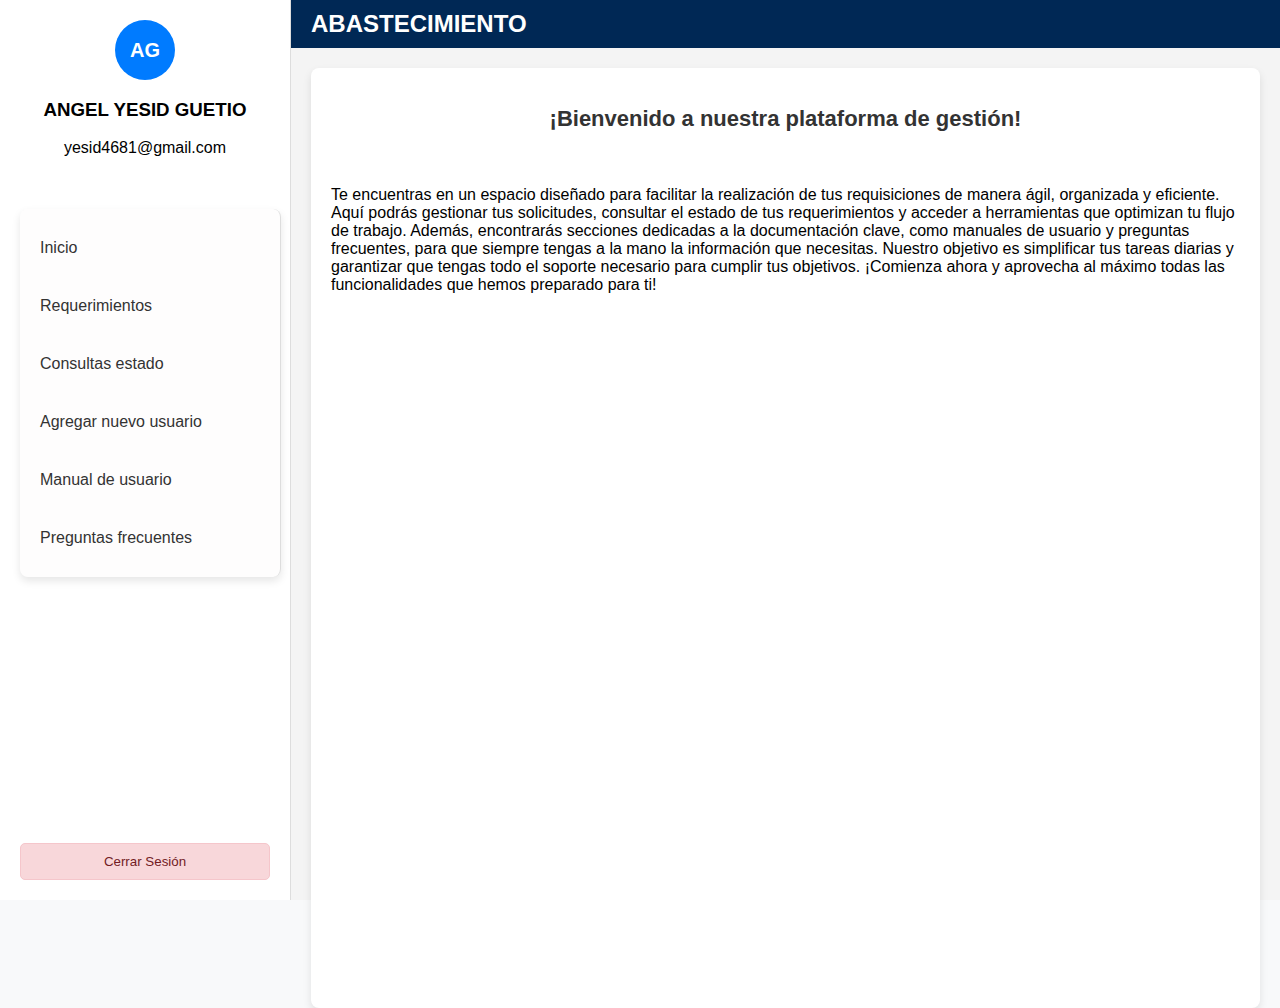
==== home.html @ a15e1eb9 "primira version d ela pagian con login" ====
<!DOCTYPE html>
<html lang="es">
<head>
    <meta charset="UTF-8">
    <meta name="viewport" content="width=device-width, initial-scale=1.0">
    <title>Home</title>
    <link rel="stylesheet" href="css/styles-home.css">
</head>
<body>
    <!-- Sidebar -->
    <div class="sidebar">
        <div class="user-info">
            <div class="profile-picture">AG</div>
            <h3>ANGEL YESID GUETIO</h3>
            <p>yesid4681@gmail.com</p>
        </div>
        <ul class="menu">
            <div class="enlaces">

                <li><a href="home.html">Inicio</a></li>
                <li><a href="#">Requerimientos</a></li>
                <li><a href="#">Consultas estado</a></li>
                <li><a href="registrar-usuario.html">Agregar nuevo usuario</a></li>
                <li><a href="manual-usuario.html">Manual de usuario</a></li>
                <li><a href="#">Preguntas frecuentes</a></li>

            </div>
            
        </ul>
        <button class="logout-btn">Cerrar Sesión</button>
    </div>

    <!-- Main Content -->
    <div class="main-content">
        <!-- Header -->
        <header>
            <div class="logo">
                <span><b>ABASTECIMIENTO</b></span>
            </div>
        </header>

        <!-- Contenido Principal -->
        <div class="content">
            <h2>¡Bienvenido a nuestra plataforma de gestión!</h2><br>
            <p>Te encuentras en un espacio diseñado para facilitar la realización de tus requisiciones de manera ágil, organizada y eficiente. Aquí podrás gestionar tus solicitudes, consultar el estado de tus requerimientos y acceder a herramientas que optimizan tu flujo de trabajo.

                Además, encontrarás secciones dedicadas a la documentación clave, como manuales de usuario y preguntas frecuentes, para que siempre tengas a la mano la información que necesitas. Nuestro objetivo es simplificar tus tareas diarias y garantizar que tengas todo el soporte necesario para cumplir tus objetivos.
                
                ¡Comienza ahora y aprovecha al máximo todas las funcionalidades que hemos preparado para ti!</p>
        </div>
    </div>

    <!-- Script JavaScript para Cerrar Sesión -->
    <script src="script/logout.js"></script>

</body>
</html>
---- css/styles-home.css ----
/* General */
body {
    margin: 0;
    font-family: Arial, sans-serif;
    display: flex;
    height: 100vh;
    background-color: #f8f9fa;
}

/* Sidebar */
.sidebar {
    width: 250px;
    background-color: #fff;
    border-right: 1px solid #ddd;
    display: flex;
    flex-direction: column;
    align-items: center;
    padding: 20px;
}

.user-info {
    text-align: center;
    margin-bottom: 20px;
}

.profile-picture {
    background-color: #007bff;
    color: white;
    border-radius: 50%;
    width: 60px;
    height: 60px;
    display: flex;
    justify-content: center;
    align-items: center;
    font-weight: bold;
    font-size: 20px;
    margin: auto;
}

.sidebar ul {
    list-style: none;
    padding: 0;
    width: 100%;
}

.sidebar ul li {
    margin: 10px 0;
}

.sidebar ul li a {
    text-decoration: none;
    color: #333;
    display: block;
    padding: 10px;
    border-radius: 5px;
    text-align: center;
}

.sidebar ul li a.active,
.sidebar ul li a:hover {
    background-color: #96999c;
    color: white;
}

.logout-btn {
    margin-top: auto;
    background: #f8d7da;
    color: #721c24;
    border: 1px solid #f5c6cb;
    border-radius: 5px;
    padding: 10px 20px;
    cursor: pointer;
    width: 100%;
    text-align: center;
}

.logout-btn:hover {
    background-color: #f1b0b7;
}

/* Header */
header {
    background-color: #002855;
    color: white;
    padding: 10px 20px;
    display: flex;
    justify-content: space-between;
    align-items: center;
}

header .logo span {
    font-size: 24px;
    font-weight: bold;
}

header .tic-logo {
    font-size: 18px;
    font-weight: bold;
}

/* Contenido Principal */
.main-content {
    flex-grow: 1;
    display: flex;
    flex-direction: column;
    background-color: #f4f4f4;
}

.content {
    padding: 20px;
    background-color: #f4f4f4;
    min-height: 100vh;
}

/* Títulos */
h2 {
    margin-bottom: 20px;
    font-size: 24px;
    color: #333;
    text-align: center;
}

/* Header */
header {
    background-color: #002855;
    color: white;
    padding: 10px 20px;
    text-align: center;
    font-size: 24px;
    font-weight: bold;
}

/* Contenido Principal */
.content {
    padding: 20px;
    background-color: #f8f9fa;
}

h2 {
    text-align: center;
    margin-bottom: 20px;
    font-size: 22px;
    color: #333;
}

/* General */
body {
    margin: 0;
    font-family: Arial, sans-serif;
    display: flex;
    background-color: #f8f9fa;
}

.sidebar {
    width: 250px;
    background-color: #fff;
    border-right: 1px solid #ddd;
    padding: 20px;
}

.main-content {
    flex: 1;
    display: flex;
    flex-direction: column;
}

header {
    background-color: #002855;
    color: white;
    padding: 10px 20px;
    font-size: 24px;
    font-weight: bold;
}

/* Contenido Principal */
.content {
    padding: 20px;
    background-color: #fff;
    border-radius: 8px;
    margin: 20px;
    box-shadow: 0 4px 8px rgba(0, 0, 0, 0.1);
}

h2 {
    margin-bottom: 20px;
    font-size: 22px;
    text-align: center;
    color: #333;
}

/* Formulario Horizontal */
.register-form {
    display: flex;
    gap: 10px;
    justify-content: center;
    margin-bottom: 20px;
}

.register-form input,
.register-form select {
    padding: 8px;
    border: 1px solid #ccc;
    border-radius: 4px;
    font-size: 14px;
    width: 150px;
}

.register-form button {
    background-color: #007bff;
    color: white;
    border: none;
    padding: 8px 12px;
    border-radius: 4px;
    cursor: pointer;
    font-weight: bold;
}

.register-form button:hover {
    background-color: #0056b3;
}

/* Tabla de Usuarios */
.user-table {
    width: 100%;
    border-collapse: collapse;
    margin-top: 20px;
}

.user-table thead {
    background-color: #007bff;
    color: white;
}

.user-table th,
.user-table td {
    padding: 10px;
    border: 1px solid #ddd;
    text-align: center;
}

.user-table tr:nth-child(even) {
    background-color: #f8f9fa;
}

.user-table tr:hover {
    background-color: #f1f1f1;
}

/* Botones de Acción */
.edit-btn, .delete-btn {
    padding: 5px 8px;
    margin: 2px;
    border: none;
    color: white;
    border-radius: 4px;
    cursor: pointer;
}

.edit-btn {
    background-color: #28a745;
}

.delete-btn {
    background-color: #dc3545;
}

.edit-btn:hover,
.delete-btn:hover {
    opacity: 0.8;
}

.enlaces {
    width: 240px;
    background-color:rgba(247, 240, 240, 0.1);
    border-right: 1px solid #ddd;
    padding: 10px;
    display: flex;
    flex-direction: column; /* Asegura que los elementos se apilen verticalmente */
    align-items: flex-start; /* Alinea todo el contenido a la izquierda */
    border-radius: 8px;
    box-shadow: 0 4px 8px rgba(0, 0, 0, 0.1);
}
.contento {
  
    flex-direction: column; /* Coloca el contenido en una columna */
    align-items: center; /* Centra el contenido horizontalmente */
    text-align: center; /* Alinea el texto dentro del contenedor */
    background-color: #f8f9fa; /* Fondo opcional para el contenedor */
    height: 300px; /* Altura fija de 300 píxeles */
}
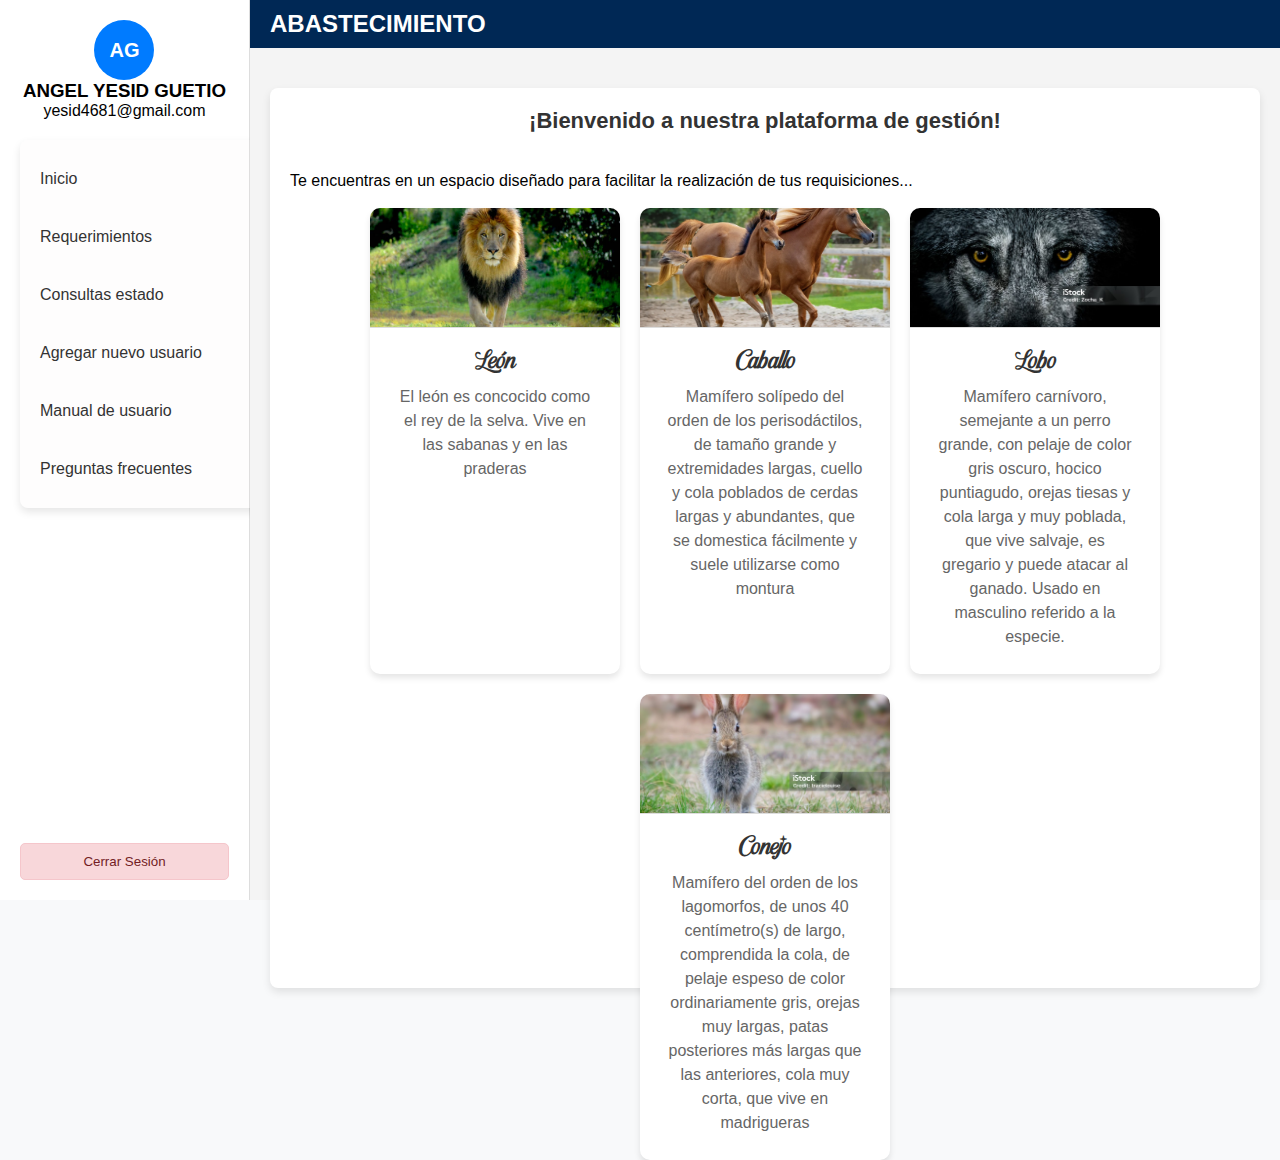
==== commit 2e11a843: "actualizacion de pagina home version 1.1" ====
--- a/home.html
+++ b/home.html
@@ -4,7 +4,9 @@
     <meta charset="UTF-8">
     <meta name="viewport" content="width=device-width, initial-scale=1.0">
     <title>Home</title>
-    <link rel="stylesheet" href="css/styles-home.css">
+    <link rel="stylesheet" href="css/styles-home.css"> <!-- Enlace al CSS General -->
+    <link rel="stylesheet" href="css/slider.css"> <!-- Enlace al CSS del slider -->
+    <link rel="stylesheet" href="css/style.css"> <!-- Enlace al CSS del slider -->
 </head>
 <body>
     <!-- Sidebar -->
@@ -16,42 +18,67 @@
         </div>
         <ul class="menu">
             <div class="enlaces">
-
                 <li><a href="home.html">Inicio</a></li>
                 <li><a href="#">Requerimientos</a></li>
                 <li><a href="#">Consultas estado</a></li>
                 <li><a href="registrar-usuario.html">Agregar nuevo usuario</a></li>
                 <li><a href="manual-usuario.html">Manual de usuario</a></li>
                 <li><a href="#">Preguntas frecuentes</a></li>
-
             </div>
-            
         </ul>
         <button class="logout-btn">Cerrar Sesión</button>
     </div>
 
-    <!-- Main Content -->
+    <!-- Contenido Principal -->
     <div class="main-content">
-        <!-- Header -->
         <header>
             <div class="logo">
                 <span><b>ABASTECIMIENTO</b></span>
             </div>
         </header>
 
-        <!-- Contenido Principal -->
         <div class="content">
             <h2>¡Bienvenido a nuestra plataforma de gestión!</h2><br>
-            <p>Te encuentras en un espacio diseñado para facilitar la realización de tus requisiciones de manera ágil, organizada y eficiente. Aquí podrás gestionar tus solicitudes, consultar el estado de tus requerimientos y acceder a herramientas que optimizan tu flujo de trabajo.
-
-                Además, encontrarás secciones dedicadas a la documentación clave, como manuales de usuario y preguntas frecuentes, para que siempre tengas a la mano la información que necesitas. Nuestro objetivo es simplificar tus tareas diarias y garantizar que tengas todo el soporte necesario para cumplir tus objetivos.
-                
-                ¡Comienza ahora y aprovecha al máximo todas las funcionalidades que hemos preparado para ti!</p>
-        </div>
-    </div>
-
-    <!-- Script JavaScript para Cerrar Sesión -->
+            <p>Te encuentras en un espacio diseñado para facilitar la realización de tus requisiciones...</p><br>
+            <div>
+               
+            </header>
+            <section>
+                <div class="card-container">
+                    <div class="card">
+                        <img src="img/leon.jpg" alt="">
+                        <div class="card-content">
+                            <h2>León</h2>
+                            <p>El león es concocido como el rey de la selva. Vive en las sabanas y en las praderas</p>
+                        </div>
+                    </div>
+                    <div class="card">
+                        <img src="img/caballo.jpg" alt="">
+                        <div class="card-content">
+                            <h2>Caballo</h2>
+                            <p>Mamífero solípedo del orden de los perisodáctilos, de tamaño grande y extremidades largas, cuello y cola poblados de cerdas largas y abundantes, que se domestica fácilmente y suele utilizarse como montura </p>
+                        </div>
+                    </div>
+                    <div class="card">
+                        <img src="img/lobo.jpg" alt="">
+                        <div class="card-content">
+                            <h2>Lobo</h2>
+                            <p>Mamífero carnívoro, semejante a un perro grande, con pelaje de color gris oscuro, hocico puntiagudo, orejas tiesas y cola larga y muy poblada, que vive salvaje, es gregario y puede atacar al ganado. Usado en masculino referido a la especie.</p>
+                        </div>
+                    </div>
+                    <div class="card">
+                        <img src="img/nocoje.jpg" alt="">
+                        <div class="card-content">
+                            <h2>Conejo</h2>
+                            <p>Mamífero del orden de los lagomorfos, de unos 40 centímetro(s) de largo, comprendida la cola, de pelaje espeso de color ordinariamente gris, orejas muy largas, patas posteriores más largas que las anteriores, cola muy corta, que vive en madrigueras</p>
+                        </div>
+                    </div>
+                </div>
+            </section>
+            </div>
+            
+    <!-- Scripts -->
     <script src="script/logout.js"></script>
-
+    <script src="script/slider.js"></script> <!-- Script del slider -->
 </body>
 </html>
--- a/css/style.css
+++ b/css/style.css
@@ -0,0 +1,90 @@
+@font-face {
+    font-family: fuente1;
+    src: url('../font/miletra.otf');
+}
+@font-face {
+    font-family: fuente2;
+    src: url('../font/pesos.otf');
+}
+* {
+    margin: 0;
+    padding: 0;
+    box-sizing: border-box;
+}
+
+header {
+    margin-bottom: 20px;
+}
+header h1 {
+    font-size: 2rem;
+    color: #444;
+    font-family: fuente1, arial, sans-serif;
+    margin: 0;
+    text-align: center;
+}
+.card-container {
+    display: flex;
+    flex-wrap: wrap;
+    justify-content: center;
+    gap: 20px;
+}
+.card {
+    background-color: #fff;
+    border-radius: 10px;
+    box-shadow: 0 4px 6px rgba(0, 0, 0, 0.1);
+    width: 250px;
+    overflow: hidden;
+    transition: transform 0.3s, box-shadow 0.3s, background-color 0.3s; /* Transiciones suaves */
+}
+.card img {
+    width: 100%;
+    height: 120px;
+    object-fit: cover;
+    border-bottom: 1px solid #ddd;
+}
+.card h2 {
+    font-size: 1.5rem;
+    margin: 10px;
+}
+.card p {
+    font-size: 1rem;
+    margin: 10px;
+    color: #666;
+}
+.card-content {
+    padding: 15px;
+    text-align: center;
+}
+.card-content h2 {
+    font-size: 1.5rem;
+    color: #333;
+    margin-bottom: 10px;
+    font-family: fuente2;
+    text-align: center;
+    margin: 0;
+}
+.card-content p {
+    font-size: 1rem;
+    color: #666;
+    line-height: 1.5rem;
+}
+/* Efecto al pasar el mouse por encima de la carta */
+.card:hover {
+    transform: translateY(-10px);
+    box-shadow: 0 8px 15px rgba(0, 0, 0, 0.2);
+    background-color: #ffe6e6; /* Cambia a color rojo claro */
+}
+
+/* Efectos de color específicos para cada carta */
+.card:nth-child(1):hover {
+    background-color: #ffcccb; /* Color para León */
+}
+.card:nth-child(2):hover {
+    background-color: #ccffcc; /* Color para Caballo */
+}
+.card:nth-child(3):hover {
+    background-color: #cce7ff; /* Color para Lobo */
+}
+.card:nth-child(4):hover {
+    background-color: #fff5cc; /* Color para Conejo */
+}
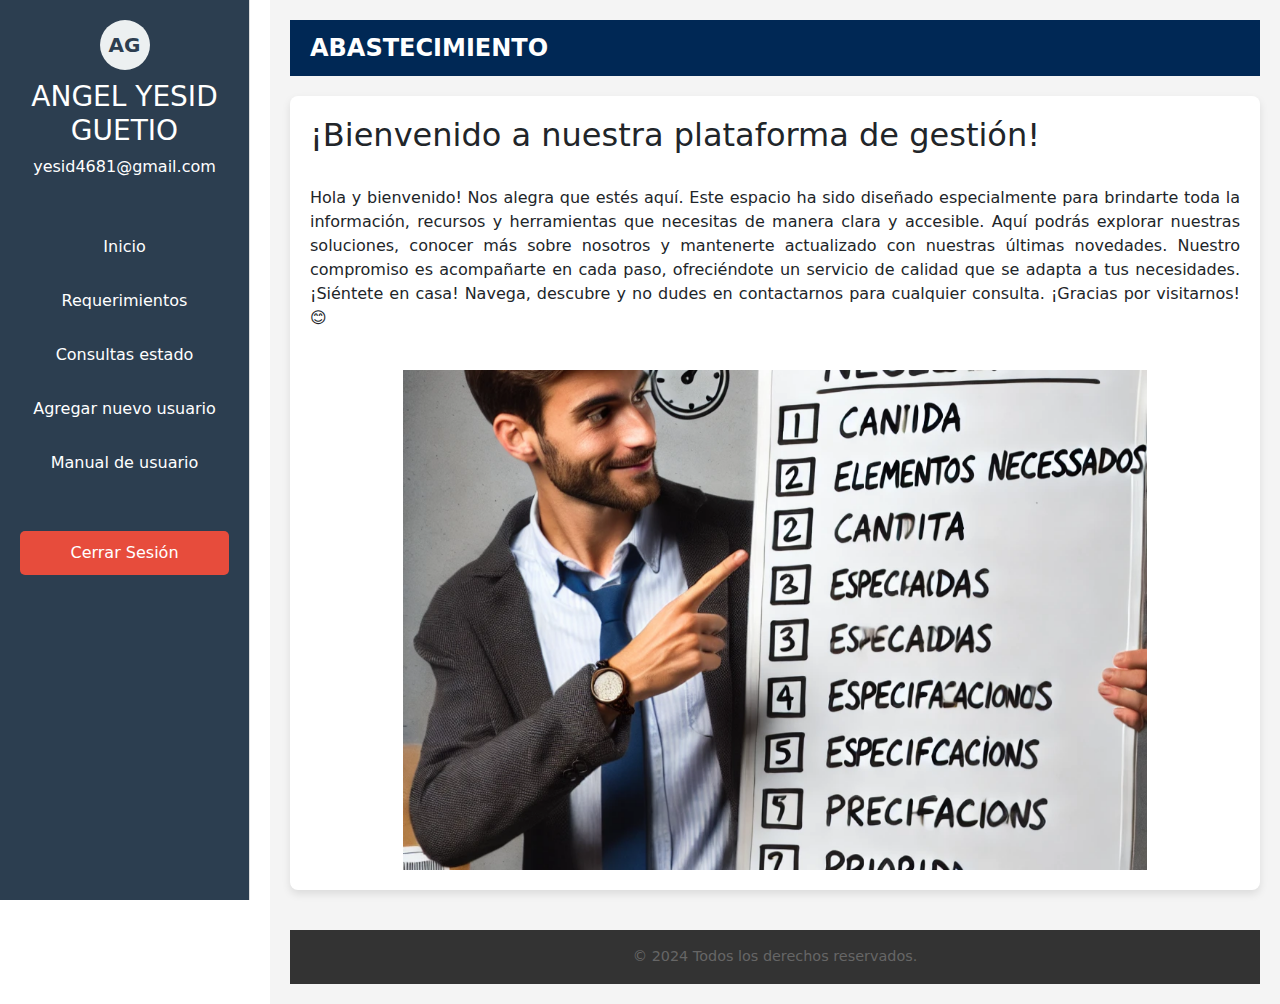
==== commit b31b19c6: "actualizacion ultima version" ====
--- a/home.html
+++ b/home.html
@@ -1,84 +1,82 @@
-<!DOCTYPE html>
-<html lang="es">
-<head>
-    <meta charset="UTF-8">
-    <meta name="viewport" content="width=device-width, initial-scale=1.0">
-    <title>Home</title>
-    <link rel="stylesheet" href="css/styles-home.css"> <!-- Enlace al CSS General -->
-    <link rel="stylesheet" href="css/slider.css"> <!-- Enlace al CSS del slider -->
-    <link rel="stylesheet" href="css/style.css"> <!-- Enlace al CSS del slider -->
-</head>
-<body>
-    <!-- Sidebar -->
-    <div class="sidebar">
-        <div class="user-info">
-            <div class="profile-picture">AG</div>
-            <h3>ANGEL YESID GUETIO</h3>
-            <p>yesid4681@gmail.com</p>
-        </div>
-        <ul class="menu">
-            <div class="enlaces">
-                <li><a href="home.html">Inicio</a></li>
-                <li><a href="#">Requerimientos</a></li>
-                <li><a href="#">Consultas estado</a></li>
-                <li><a href="registrar-usuario.html">Agregar nuevo usuario</a></li>
-                <li><a href="manual-usuario.html">Manual de usuario</a></li>
-                <li><a href="#">Preguntas frecuentes</a></li>
-            </div>
-        </ul>
-        <button class="logout-btn">Cerrar Sesión</button>
-    </div>
-
-    <!-- Contenido Principal -->
-    <div class="main-content">
-        <header>
-            <div class="logo">
-                <span><b>ABASTECIMIENTO</b></span>
-            </div>
-        </header>
-
-        <div class="content">
-            <h2>¡Bienvenido a nuestra plataforma de gestión!</h2><br>
-            <p>Te encuentras en un espacio diseñado para facilitar la realización de tus requisiciones...</p><br>
-            <div>
-               
-            </header>
-            <section>
-                <div class="card-container">
-                    <div class="card">
-                        <img src="img/leon.jpg" alt="">
-                        <div class="card-content">
-                            <h2>León</h2>
-                            <p>El león es concocido como el rey de la selva. Vive en las sabanas y en las praderas</p>
-                        </div>
-                    </div>
-                    <div class="card">
-                        <img src="img/caballo.jpg" alt="">
-                        <div class="card-content">
-                            <h2>Caballo</h2>
-                            <p>Mamífero solípedo del orden de los perisodáctilos, de tamaño grande y extremidades largas, cuello y cola poblados de cerdas largas y abundantes, que se domestica fácilmente y suele utilizarse como montura </p>
-                        </div>
-                    </div>
-                    <div class="card">
-                        <img src="img/lobo.jpg" alt="">
-                        <div class="card-content">
-                            <h2>Lobo</h2>
-                            <p>Mamífero carnívoro, semejante a un perro grande, con pelaje de color gris oscuro, hocico puntiagudo, orejas tiesas y cola larga y muy poblada, que vive salvaje, es gregario y puede atacar al ganado. Usado en masculino referido a la especie.</p>
-                        </div>
-                    </div>
-                    <div class="card">
-                        <img src="img/nocoje.jpg" alt="">
-                        <div class="card-content">
-                            <h2>Conejo</h2>
-                            <p>Mamífero del orden de los lagomorfos, de unos 40 centímetro(s) de largo, comprendida la cola, de pelaje espeso de color ordinariamente gris, orejas muy largas, patas posteriores más largas que las anteriores, cola muy corta, que vive en madrigueras</p>
-                        </div>
-                    </div>
-                </div>
-            </section>
-            </div>
-            
-    <!-- Scripts -->
-    <script src="script/logout.js"></script>
-    <script src="script/slider.js"></script> <!-- Script del slider -->
-</body>
-</html>
+<!DOCTYPE html>
+<html lang="es">
+<head>
+    <meta charset="UTF-8">
+    <meta name="viewport" content="width=device-width, initial-scale=1.0">
+    <title>Home</title>
+    <link rel="stylesheet" href="css/styles-home.css" type="text/css"> <!-- Enlace al CSS General -->
+    <link rel="stylesheet" href="css/style.css" type="text/css"> <!-- Enlace al CSS del slider -->
+    <link href="https://cdn.jsdelivr.net/npm/bootstrap@5.3.3/dist/css/bootstrap.min.css" rel="stylesheet">
+</head>
+<body>
+    <!-- Sidebar -->
+    <div class="sidebar">
+        <div class="user-info">
+            <div class="profile-picture">AG</div>
+            <h3>ANGEL YESID GUETIO</h3>
+            <p>yesid4681@gmail.com</p>
+        </div>
+        <ul class="menu">
+            <div class="enlaces">
+                <li><a href="home.html">Inicio</a></li>
+                <li><a href="requisiciones.html">Requerimientos</a></li>
+                <li><a href="formulario.html">Consultas estado</a></li>
+                <li><a href="registrar-usuario.html">Agregar nuevo usuario</a></li>
+                <li><a href="manual-usuario.html">Manual de usuario</a></li>
+            </div>
+        </ul>
+        <button class="logout-btn">Cerrar Sesión</button>
+    </div>
+
+    <!-- Contenido Principal -->
+    <div class="main-content">
+        <header>
+            <div class="logo">
+                <span><b>ABASTECIMIENTO</b></span>
+            </div>
+        </header>
+
+        <div class="content">
+            <h2>¡Bienvenido a nuestra plataforma de gestión!</h2><br>
+            <p>Hola y bienvenido! Nos alegra que estés aquí. Este espacio ha sido diseñado especialmente para brindarte toda la información, recursos y herramientas que necesitas de manera clara y accesible. Aquí podrás explorar nuestras soluciones, conocer más sobre nosotros y mantenerte actualizado con nuestras últimas novedades.
+
+                Nuestro compromiso es acompañarte en cada paso, ofreciéndote un servicio de calidad que se adapta a tus necesidades. ¡Siéntete en casa! Navega, descubre y no dudes en contactarnos para cualquier consulta.
+                
+                ¡Gracias por visitarnos! 😊</p><br>
+            <section>
+                <div id="carouselExample" class="carousel slide" data-bs-ride="carousel" data-bs-interval="3000">
+                    <div class="carousel-inner">
+                        <div class="carousel-item active">
+                            <img src="img/image1.jpg" class="d-block w-100" alt="...">
+                        </div>
+                        <div class="carousel-item">
+                            <img src="img/image2.jpg" class="d-block w-100" alt="...">
+                        </div>
+                        <div class="carousel-item">
+                            <img src="img/image3.jpg" class="d-block w-100" alt="...">
+                        </div>
+                    </div>
+                    <button class="carousel-control-prev" type="button" data-bs-target="#carouselExample" data-bs-slide="prev">
+                        <span class="carousel-control-prev-icon" aria-hidden="true"></span>
+                        <span class="visually-hidden">Previous</span>
+                    </button>
+                    <button class="carousel-control-next" type="button" data-bs-target="#carouselExample" data-bs-slide="next">
+                        <span class="carousel-control-next-icon" aria-hidden="true"></span>
+                        <span class="visually-hidden">Next</span>
+                    </button>
+                </div>
+            </section>
+        </div>
+
+        <footer>
+            <p>&copy; 2024  Todos los derechos reservados.</p>
+        </footer>
+    </div>
+    
+    <!-- Scripts -->
+    <script src="script/logout.js"></script>
+    <script src="script/slider.js"></script> <!-- Script del slider -->
+    <script src="https://cdn.jsdelivr.net/npm/bootstrap@5.3.3/dist/js/bootstrap.bundle.min.js"></script>
+</body>
+</html>
+
--- a/css/styles-home.css
+++ b/css/styles-home.css
@@ -1,291 +1,336 @@
-/* General */
-body {
-    margin: 0;
-    font-family: Arial, sans-serif;
-    display: flex;
-    height: 100vh;
-    background-color: #f8f9fa;
-}
-
-/* Sidebar */
-.sidebar {
-    width: 250px;
-    background-color: #fff;
-    border-right: 1px solid #ddd;
-    display: flex;
-    flex-direction: column;
-    align-items: center;
-    padding: 20px;
-}
-
-.user-info {
-    text-align: center;
-    margin-bottom: 20px;
-}
-
-.profile-picture {
-    background-color: #007bff;
-    color: white;
-    border-radius: 50%;
-    width: 60px;
-    height: 60px;
-    display: flex;
-    justify-content: center;
-    align-items: center;
-    font-weight: bold;
-    font-size: 20px;
-    margin: auto;
-}
-
-.sidebar ul {
-    list-style: none;
-    padding: 0;
-    width: 100%;
-}
-
-.sidebar ul li {
-    margin: 10px 0;
-}
-
-.sidebar ul li a {
-    text-decoration: none;
-    color: #333;
-    display: block;
-    padding: 10px;
-    border-radius: 5px;
-    text-align: center;
-}
-
-.sidebar ul li a.active,
-.sidebar ul li a:hover {
-    background-color: #96999c;
-    color: white;
-}
-
-.logout-btn {
-    margin-top: auto;
-    background: #f8d7da;
-    color: #721c24;
-    border: 1px solid #f5c6cb;
-    border-radius: 5px;
-    padding: 10px 20px;
-    cursor: pointer;
-    width: 100%;
-    text-align: center;
-}
-
-.logout-btn:hover {
-    background-color: #f1b0b7;
-}
-
-/* Header */
-header {
-    background-color: #002855;
-    color: white;
-    padding: 10px 20px;
-    display: flex;
-    justify-content: space-between;
-    align-items: center;
-}
-
-header .logo span {
-    font-size: 24px;
-    font-weight: bold;
-}
-
-header .tic-logo {
-    font-size: 18px;
-    font-weight: bold;
-}
-
-/* Contenido Principal */
-.main-content {
-    flex-grow: 1;
-    display: flex;
-    flex-direction: column;
-    background-color: #f4f4f4;
-}
-
-.content {
-    padding: 20px;
-    background-color: #f4f4f4;
-    min-height: 100vh;
-}
-
-/* Títulos */
-h2 {
-    margin-bottom: 20px;
-    font-size: 24px;
-    color: #333;
-    text-align: center;
-}
-
-/* Header */
-header {
-    background-color: #002855;
-    color: white;
-    padding: 10px 20px;
-    text-align: center;
-    font-size: 24px;
-    font-weight: bold;
-}
-
-/* Contenido Principal */
-.content {
-    padding: 20px;
-    background-color: #f8f9fa;
-}
-
-h2 {
-    text-align: center;
-    margin-bottom: 20px;
-    font-size: 22px;
-    color: #333;
-}
-
-/* General */
-body {
-    margin: 0;
-    font-family: Arial, sans-serif;
-    display: flex;
-    background-color: #f8f9fa;
-}
-
-.sidebar {
-    width: 250px;
-    background-color: #fff;
-    border-right: 1px solid #ddd;
-    padding: 20px;
-}
-
-.main-content {
-    flex: 1;
-    display: flex;
-    flex-direction: column;
-}
-
-header {
-    background-color: #002855;
-    color: white;
-    padding: 10px 20px;
-    font-size: 24px;
-    font-weight: bold;
-}
-
-/* Contenido Principal */
-.content {
-    padding: 20px;
-    background-color: #fff;
-    border-radius: 8px;
-    margin: 20px;
-    box-shadow: 0 4px 8px rgba(0, 0, 0, 0.1);
-}
-
-h2 {
-    margin-bottom: 20px;
-    font-size: 22px;
-    text-align: center;
-    color: #333;
-}
-
-/* Formulario Horizontal */
-.register-form {
-    display: flex;
-    gap: 10px;
-    justify-content: center;
-    margin-bottom: 20px;
-}
-
-.register-form input,
-.register-form select {
-    padding: 8px;
-    border: 1px solid #ccc;
-    border-radius: 4px;
-    font-size: 14px;
-    width: 150px;
-}
-
-.register-form button {
-    background-color: #007bff;
-    color: white;
-    border: none;
-    padding: 8px 12px;
-    border-radius: 4px;
-    cursor: pointer;
-    font-weight: bold;
-}
-
-.register-form button:hover {
-    background-color: #0056b3;
-}
-
-/* Tabla de Usuarios */
-.user-table {
-    width: 100%;
-    border-collapse: collapse;
-    margin-top: 20px;
-}
-
-.user-table thead {
-    background-color: #007bff;
-    color: white;
-}
-
-.user-table th,
-.user-table td {
-    padding: 10px;
-    border: 1px solid #ddd;
-    text-align: center;
-}
-
-.user-table tr:nth-child(even) {
-    background-color: #f8f9fa;
-}
-
-.user-table tr:hover {
-    background-color: #f1f1f1;
-}
-
-/* Botones de Acción */
-.edit-btn, .delete-btn {
-    padding: 5px 8px;
-    margin: 2px;
-    border: none;
-    color: white;
-    border-radius: 4px;
-    cursor: pointer;
-}
-
-.edit-btn {
-    background-color: #28a745;
-}
-
-.delete-btn {
-    background-color: #dc3545;
-}
-
-.edit-btn:hover,
-.delete-btn:hover {
-    opacity: 0.8;
-}
-
-.enlaces {
-    width: 240px;
-    background-color:rgba(247, 240, 240, 0.1);
-    border-right: 1px solid #ddd;
-    padding: 10px;
-    display: flex;
-    flex-direction: column; /* Asegura que los elementos se apilen verticalmente */
-    align-items: flex-start; /* Alinea todo el contenido a la izquierda */
-    border-radius: 8px;
-    box-shadow: 0 4px 8px rgba(0, 0, 0, 0.1);
-}
-.contento {
-  
-    flex-direction: column; /* Coloca el contenido en una columna */
-    align-items: center; /* Centra el contenido horizontalmente */
-    text-align: center; /* Alinea el texto dentro del contenedor */
-    background-color: #f8f9fa; /* Fondo opcional para el contenedor */
-    height: 300px; /* Altura fija de 300 píxeles */
-}
-
+/* General */
+body {
+    margin: 0;
+    font-family: Arial, sans-serif;
+    display: flex; /* Flexbox para alinear sidebar y contenido principal */
+    min-height: 100vh; /* Altura mínima para cubrir toda la pantalla */
+    background-color: #f8f9fa;
+    flex-direction: column; /* Flex en columna para pantallas pequeñas */
+}
+
+/* Sidebar */
+.sidebar {
+    width: 250px; /* Ancho fijo */
+    background-color: #fff;
+    border-right: 1px solid #ddd;
+    display: flex;
+    flex-direction: column;
+    align-items: center;
+    padding: 20px;
+    box-sizing: border-box;
+    height: 100vh;
+    position: fixed; /* Fija la barra lateral */
+    top: 0;
+    left: 0;
+    overflow-y: auto; /* Scroll si el contenido es más grande */
+}
+
+.user-info {
+    text-align: center;
+    margin-bottom: 20px;
+}
+
+.profile-picture {
+    background-color: #007bff;
+    color: white;
+    border-radius: 50%;
+    width: 60px;
+    height: 60px;
+    display: flex;
+    justify-content: center;
+    align-items: center;
+    font-weight: bold;
+    font-size: 20px;
+    margin: auto;
+}
+
+.sidebar ul {
+    list-style: none;
+    padding: 0;
+    width: 100%;
+}
+
+.sidebar ul li {
+    margin: 10px 0;
+}
+
+.sidebar ul li a {
+    text-decoration: none;
+    color: #333;
+    display: block;
+    padding: 10px;
+    border-radius: 5px;
+    text-align: center;
+}
+
+.sidebar ul li a.active,
+.sidebar ul li a:hover {
+    background-color: #96999c;
+    color: white;
+}
+
+.logout-btn {
+    margin-top: auto;
+    background: #f8d7da;
+    color: #721c24;
+    border: 1px solid #f5c6cb;
+    border-radius: 5px;
+    padding: 10px 20px;
+    cursor: pointer;
+    width: 100%;
+    text-align: center;
+}
+
+.logout-btn:hover {
+    background-color: #f1b0b7;
+}
+
+/* Header */
+header {
+    background-color: #002855;
+    color: white;
+    padding: 10px 20px;
+    display: flex;
+    justify-content: space-between;
+    align-items: center;
+    width: 100%;
+    box-sizing: border-box;
+}
+
+header .logo span {
+    font-size: 24px;
+    font-weight: bold;
+}
+
+/* Contenido Principal */
+.main-content {
+    flex: 1;
+    display: flex;
+    flex-direction: column;
+    margin-left: 270px; /* Compensa el ancho de la sidebar */
+    background-color: #f4f4f4;
+    padding: 20px;
+    box-sizing: border-box;
+}
+
+.content {
+    background-color: #fff;
+    border-radius: 8px;
+    margin: 20px 0;
+    box-shadow: 0 4px 8px rgba(0, 0, 0, 0.1);
+    padding: 20px;
+    text-align: justify;
+}
+
+/* Formulario de Registro */
+.register-form {
+    display: flex;
+    flex-wrap: wrap;
+    gap: 15px;
+    justify-content: center;
+    margin-top: 20px;
+    padding: 20px;
+    background-color: #fff;
+    border: 1px solid #ddd;
+    border-radius: 8px;
+    box-shadow: 0 4px 6px rgba(0, 0, 0, 0.1);
+    width: 100%;
+    max-width: 600px;
+    margin-left: auto;
+    margin-right: auto;
+}
+
+.register-form input,
+.register-form select {
+    flex: 1 1 calc(50% - 15px); /* Permite que ocupen la mitad del ancho disponible */
+    padding: 10px;
+    border: 1px solid #ccc;
+    border-radius: 5px;
+    font-size: 16px;
+    box-sizing: border-box;
+    margin-bottom: 15px;
+}
+
+.register-btn {
+    flex: 1 1 100%; /* Ocupa el ancho completo en una nueva fila */
+    padding: 12px;
+    background-color: #007bff;
+    color: #fff;
+    border: none;
+    border-radius: 5px;
+    font-size: 16px;
+    cursor: pointer;
+    font-weight: bold;
+    transition: background-color 0.3s ease;
+}
+
+.register-btn:hover {
+    background-color: #0056b3;
+}
+
+/* Tabla de Usuarios */
+.user-table {
+    width: 100%;
+    border-collapse: collapse;
+    margin-top: 20px;
+}
+
+.user-table thead {
+    background-color: #007bff;
+    color: white;
+}
+
+.user-table th,
+.user-table td {
+    padding: 10px;
+    border: 1px solid #ddd;
+    text-align: center;
+}
+
+.user-table tr:nth-child(even) {
+    background-color: #f8f9fa;
+}
+
+.user-table tr:hover {
+    background-color: #f1f1f1;
+}
+
+/* Botones de Acción */
+.edit-btn, .delete-btn {
+    padding: 5px 8px;
+    margin: 2px;
+    border: none;
+    color: white;
+    border-radius: 4px;
+    cursor: pointer;
+}
+
+.edit-btn {
+    background-color: #28a745;
+}
+
+.delete-btn {
+    background-color: #dc3545;
+}
+
+.edit-btn:hover,
+.delete-btn:hover {
+    opacity: 0.8;
+}
+
+/* Footer */
+footer {
+    text-align: center;
+    background: #333;
+    color: white;
+    padding: 1rem;
+    margin-top: auto;
+}
+
+/* Media Queries para Responsividad */
+@media (max-width: 768px) {
+    .register-form input,
+    .register-form select {
+        flex: 1 1 100%; /* Ocupa el ancho completo en pantallas pequeñas */
+    }
+    .sidebar {
+        width: 100%;
+        height: auto;
+        position: relative;
+        border-right: none;
+        border-bottom: 1px solid #ddd;
+    }
+    .main-content {
+        margin-left: 0;
+        padding: 10px;
+    }
+}
+
+@media (max-width: 480px) {
+    header .logo span {
+        font-size: 18px;
+    }
+    .content {
+        padding: 10px;
+    }
+    .user-table th, .user-table td {
+        font-size: 12px;
+        padding: 5px;
+    }
+}
+
+/* Contenedor principal */
+.form-container {
+    width: 90%; /* Ancho relativo */
+    max-width: 800px; /* Ancho máximo */
+    margin: 20px auto; /* Centrar horizontalmente */
+    padding: 20px;
+    background-color: #fff;
+    border-radius: 8px;
+    box-shadow: 0 4px 8px rgba(0, 0, 0, 0.1); /* Sombra para resaltar */
+    display: flex;
+    flex-direction: column;
+    align-items: center; /* Centrar contenido horizontalmente */
+}
+
+/* Título del formulario */
+.form-container h2 {
+    text-align: center;
+    color: #333;
+    margin-bottom: 20px;
+    font-size: 24px;
+}
+
+/* Filas del formulario */
+.form-row {
+    width: 100%;
+    margin-bottom: 15px;
+    display: flex;
+    flex-direction: column;
+}
+
+/* Etiquetas */
+.form-row label {
+    font-weight: bold;
+    margin-bottom: 5px;
+    color: #555;
+}
+
+/* Campos de texto y select */
+.form-row input,
+.form-row select,
+.form-row textarea {
+    width: 100%;
+    padding: 10px;
+    border: 1px solid #ccc;
+    border-radius: 5px;
+    font-size: 16px;
+    box-sizing: border-box;
+}
+
+/* Botón de envío */
+.form-row button {
+    width: 100%;
+    padding: 12px;
+    background-color: #007bff;
+    color: white;
+    border: none;
+    border-radius: 5px;
+    font-size: 16px;
+    cursor: pointer;
+    font-weight: bold;
+    transition: background-color 0.3s ease;
+}
+
+.form-row button:hover {
+    background-color: #0056b3;
+}
+
+/* Responsivo */
+@media (max-width: 768px) {
+    .form-container {
+        width: 95%; /* Reduce el ancho en pantallas pequeñas */
+    }
+}
+
+
--- a/css/style.css
+++ b/css/style.css
@@ -1,90 +1,274 @@
-@font-face {
-    font-family: fuente1;
-    src: url('../font/miletra.otf');
-}
-@font-face {
-    font-family: fuente2;
-    src: url('../font/pesos.otf');
-}
-* {
-    margin: 0;
-    padding: 0;
-    box-sizing: border-box;
-}
-
-header {
-    margin-bottom: 20px;
-}
-header h1 {
-    font-size: 2rem;
-    color: #444;
-    font-family: fuente1, arial, sans-serif;
-    margin: 0;
-    text-align: center;
-}
-.card-container {
-    display: flex;
-    flex-wrap: wrap;
-    justify-content: center;
-    gap: 20px;
-}
-.card {
-    background-color: #fff;
-    border-radius: 10px;
-    box-shadow: 0 4px 6px rgba(0, 0, 0, 0.1);
-    width: 250px;
-    overflow: hidden;
-    transition: transform 0.3s, box-shadow 0.3s, background-color 0.3s; /* Transiciones suaves */
-}
-.card img {
-    width: 100%;
-    height: 120px;
-    object-fit: cover;
-    border-bottom: 1px solid #ddd;
-}
-.card h2 {
-    font-size: 1.5rem;
-    margin: 10px;
-}
-.card p {
-    font-size: 1rem;
-    margin: 10px;
-    color: #666;
-}
-.card-content {
-    padding: 15px;
-    text-align: center;
-}
-.card-content h2 {
-    font-size: 1.5rem;
-    color: #333;
-    margin-bottom: 10px;
-    font-family: fuente2;
-    text-align: center;
-    margin: 0;
-}
-.card-content p {
-    font-size: 1rem;
-    color: #666;
-    line-height: 1.5rem;
-}
-/* Efecto al pasar el mouse por encima de la carta */
-.card:hover {
-    transform: translateY(-10px);
-    box-shadow: 0 8px 15px rgba(0, 0, 0, 0.2);
-    background-color: #ffe6e6; /* Cambia a color rojo claro */
-}
-
-/* Efectos de color específicos para cada carta */
-.card:nth-child(1):hover {
-    background-color: #ffcccb; /* Color para León */
-}
-.card:nth-child(2):hover {
-    background-color: #ccffcc; /* Color para Caballo */
-}
-.card:nth-child(3):hover {
-    background-color: #cce7ff; /* Color para Lobo */
-}
-.card:nth-child(4):hover {
-    background-color: #fff5cc; /* Color para Conejo */
-}
+@font-face {
+    font-family: fuente1;
+    src: url('../font/miletra.otf');
+}
+
+@font-face {
+    font-family: fuente2;
+    src: url('../font/pesos.otf');
+}
+
+* {
+    margin: 0;
+    padding: 0;
+    box-sizing: border-box;
+}
+
+body {
+    font-family: Arial, sans-serif;
+}
+
+/* Sidebar */
+.sidebar {
+    width: 250px;
+    background-color: #2c3e50;
+    height: 100vh;
+    color: white;
+    padding: 20px;
+    position: fixed;
+    overflow-y: auto;
+}
+
+.sidebar .user-info {
+    text-align: center;
+    margin-bottom: 20px;
+}
+
+.sidebar .profile-picture {
+    width: 50px;
+    height: 50px;
+    background-color: #ecf0f1;
+    color: #2c3e50;
+    border-radius: 50%;
+    display: inline-flex;
+    justify-content: center;
+    align-items: center;
+    font-weight: bold;
+    margin-bottom: 10px;
+}
+
+.sidebar ul {
+    list-style: none;
+    padding: 0;
+}
+
+.sidebar ul .enlaces li a {
+    text-decoration: none;
+    color: white;
+    display: block;
+    padding: 10px;
+    border-radius: 5px;
+    transition: background-color 0.3s;
+}
+
+.sidebar ul .enlaces li a:hover {
+    background-color: #34495e;
+}
+
+.sidebar .logout-btn {
+    margin-top: 20px;
+    padding: 10px 20px;
+    border: none;
+    border-radius: 5px;
+    background-color: #e74c3c;
+    color: white;
+    cursor: pointer;
+    transition: background-color 0.3s;
+}
+
+.sidebar .logout-btn:hover {
+    background-color: #c0392b;
+}
+
+/* Main Content */
+.main-content {
+    margin-left: 270px;
+    padding: 20px;
+}
+
+.video-container {
+    display: flex;
+    justify-content: center;
+    align-items: center;
+    margin: 40px 0;
+    
+}
+
+iframe {
+    max-width: 100%;
+    height: auto;
+}
+
+/* Card Container */
+.card-container {
+    display: flex;
+    flex-wrap: wrap;
+    justify-content: center;
+    gap: 20px;
+}
+
+.card {
+    background-color: #fff;
+    border-radius: 10px;
+    box-shadow: 0 4px 6px rgba(0, 0, 0, 0.1);
+    width: calc(100% / 4 - 20px);
+    max-width: 250px;
+    overflow: hidden;
+    transition: transform 0.3s, box-shadow 0.3s, background-color 0.3s;
+}
+
+.card img {
+    width: 100%;
+    height: 100px;
+    object-fit: cover;
+    border-bottom: 1px solid #ddd;
+}
+
+.card h2 {
+    font-size: 1.2rem;
+    margin: 10px;
+    text-align: center;
+}
+
+.card p {
+    font-size: 0.9rem;
+    margin: 10px;
+    color: #666;
+}
+
+.card-content {
+    padding: 15px;
+    text-align: center;
+}
+
+.card:hover {
+    transform: translateY(-10px);
+    box-shadow: 0 8px 15px rgba(0, 0, 0, 0.2);
+    background-color: #ffe6e6;
+}
+
+.card:nth-child(1):hover {
+    background-color: #ffcccb;
+}
+
+.card:nth-child(2):hover {
+    background-color: #ccffcc;
+}
+
+.card:nth-child(3):hover {
+    background-color: #cce7ff;
+}
+
+.card:nth-child(4):hover {
+    background-color: #fff5cc;
+}
+
+/* Title Container */
+.title-container {
+    background-color: #f4f4f4;
+    text-align: center;
+    padding: 20px;
+    border-radius: 8px;
+    transition: background-color 0.3s ease;
+}
+
+.title-container:hover {
+    background-color: #cce7ff;
+}
+
+.title-container h1 {
+    margin: 0;
+    font-size: 2rem;
+    color: #333;
+}
+
+/* Footer */
+footer {
+    text-align: center;
+    margin-top: 20px;
+    font-size: 0.9rem;
+    color: #666;
+}
+
+footer p {
+    margin: 0;
+}
+
+/* Responsive Styles */
+@media (max-width: 768px) {
+    .sidebar {
+        width: 200px;
+    }
+
+    .main-content {
+        margin-left: 210px;
+    }
+
+    .card {
+        width: calc(100% / 2 - 20px);
+    }
+
+    iframe {
+        width: 100%;
+        height: auto;
+    }
+}
+
+@media (max-width: 480px) {
+    .sidebar {
+        position: relative;
+        width: 100%;
+        height: auto;
+    }
+
+    .main-content {
+        margin-left: 0;
+    }
+
+    .card {
+        width: 100%;
+    }
+
+    .title-container h1 {
+        font-size: 1.5rem;
+    }
+}
+
+/* Imágenes */
+img {
+    display: block; /* Necesario para que margin: auto funcione en imágenes */
+    margin: 0 auto; /* Centra horizontalmente la imagen */
+    width: 50%; /* Ajusta el tamaño al 80% del contenedor */
+    max-width: 80%; /* Asegura que la imagen no supere el 80% */
+    height: 500px; /* Reduce la altura a 500px */
+    object-fit: cover; /* Mantiene el recorte adecuado */
+}
+
+/* Ajuste general del contenedor */
+.video-container {
+    width: 100%; /* Ocupa todo el ancho del contenedor */
+    max-width: 800px; /* Ancho máximo para limitar el tamaño */
+    margin: 20px auto; /* Centra el video */
+    padding: 10px; /* Espaciado interno */
+    display: flex;
+    justify-content: center; /* Centra horizontalmente el video */
+    background-color: #f9f9f9; /* Fondo para destacar el video */
+    border-radius: 8px;
+    box-shadow: 0 4px 6px rgba(0, 0, 0, 0.1);
+}
+
+/* Ajustes del iframe (video) */
+.video-container iframe {
+    width: 100%; /* Ocupa todo el ancho disponible */
+    height: 450px; /* Altura proporcional */
+    border: none; /* Elimina bordes */
+    border-radius: 5px; /* Opcional: bordes redondeados */
+}
+
+/* Responsivo */
+@media (max-width: 768px) {
+    .video-container iframe {
+        height: 300px; /* Ajusta la altura en pantallas pequeñas */
+    }
+}
+
